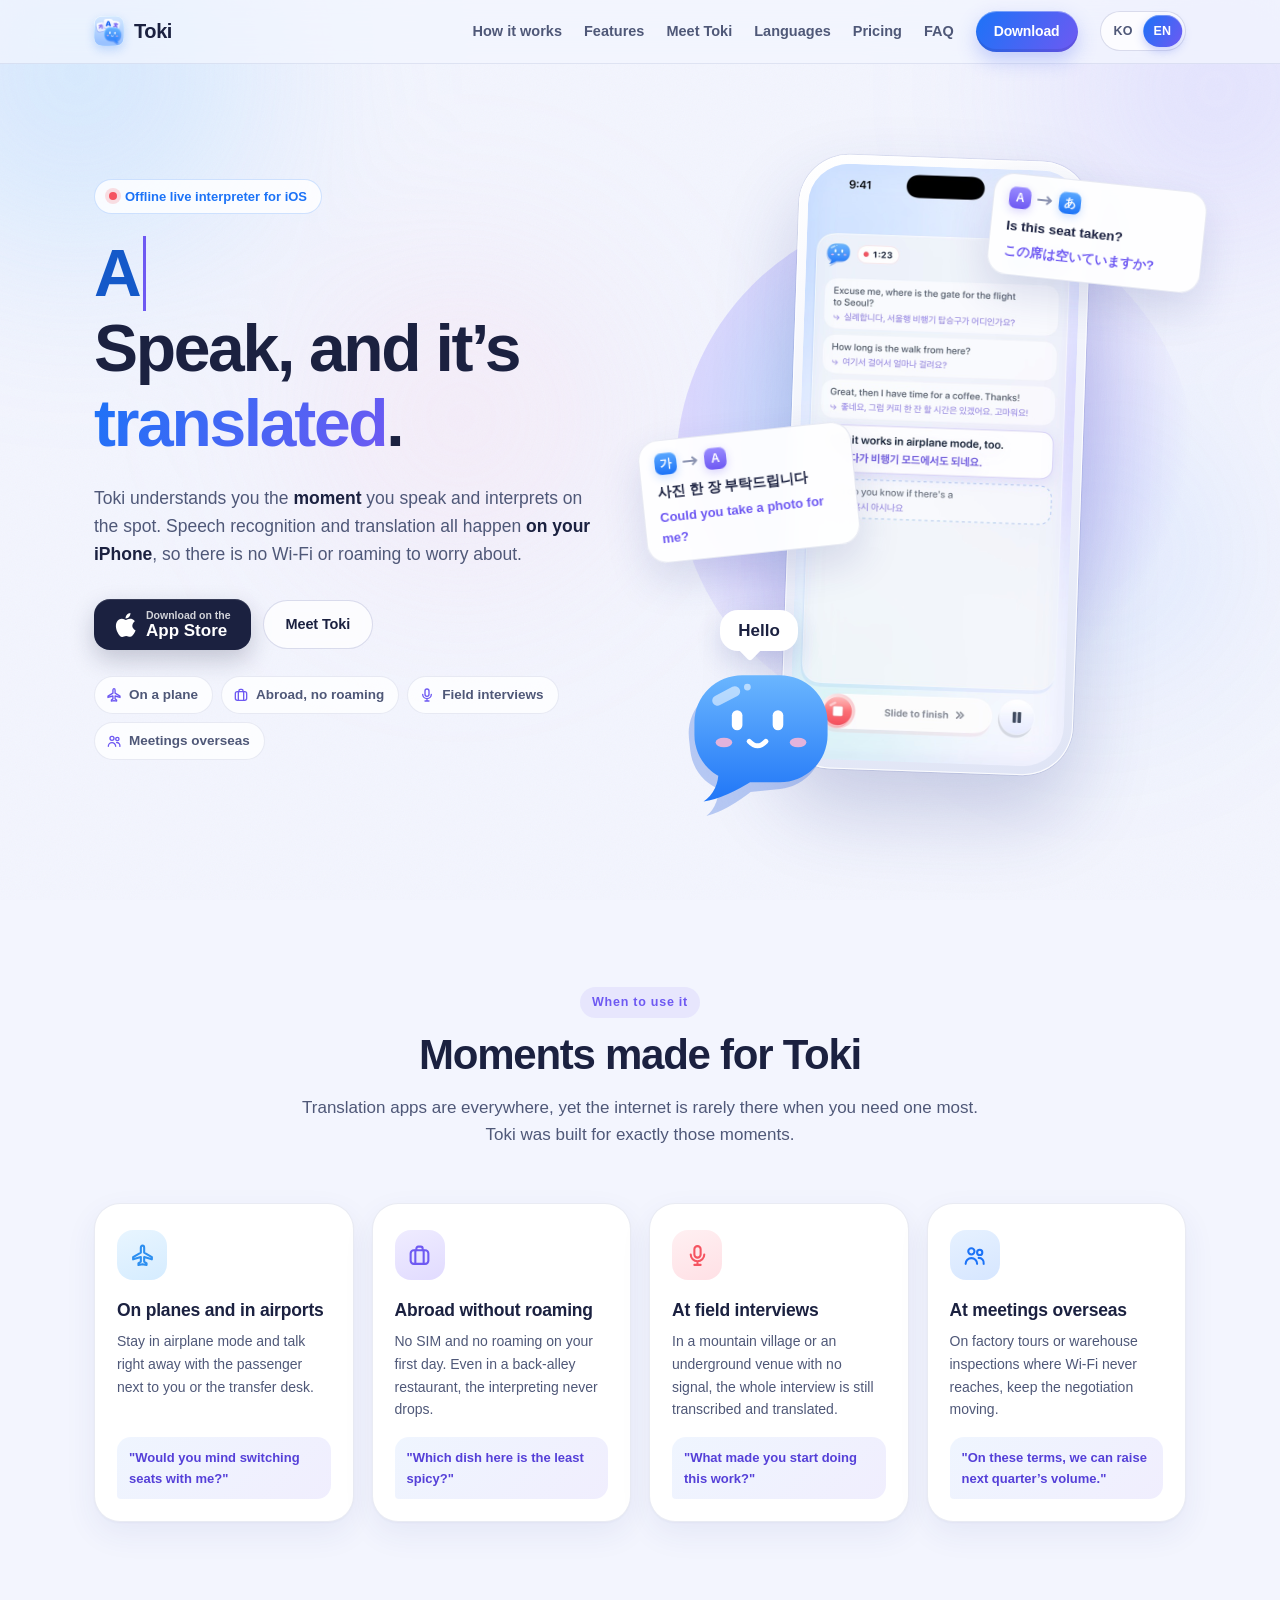
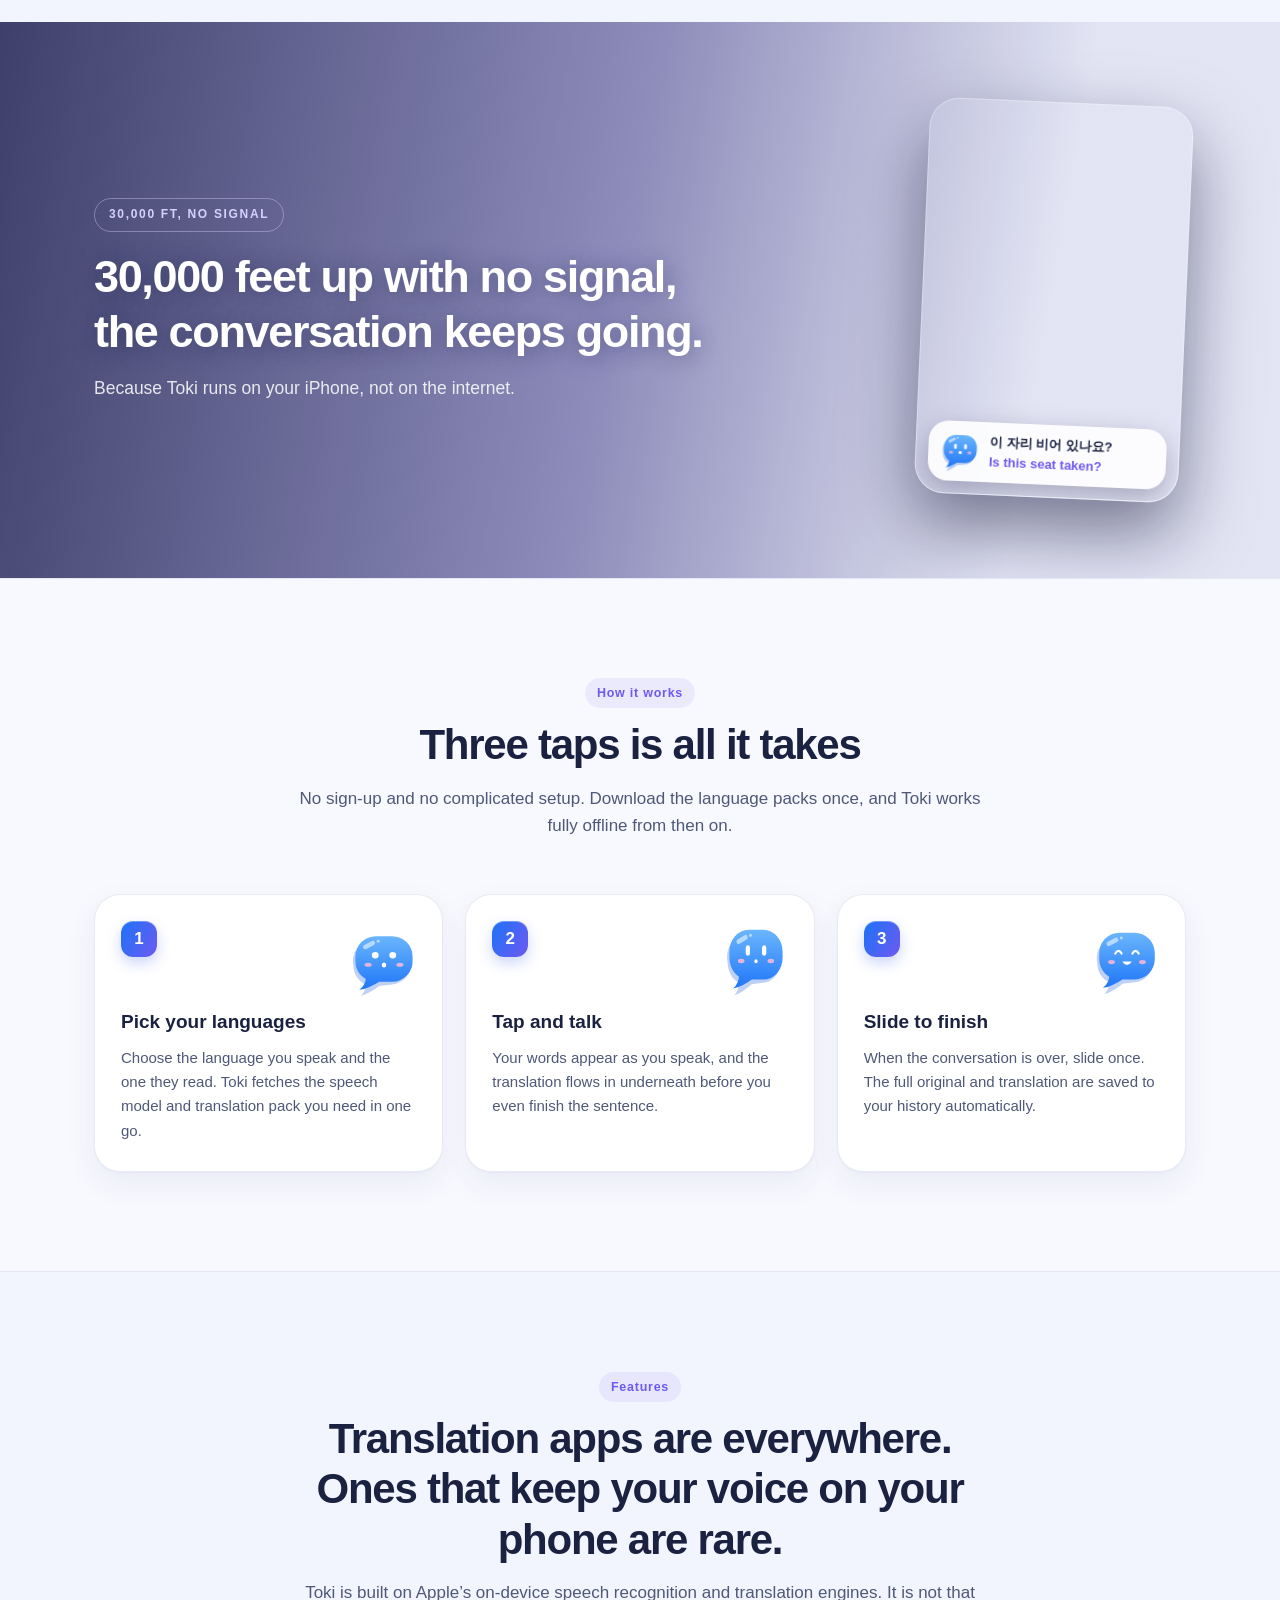
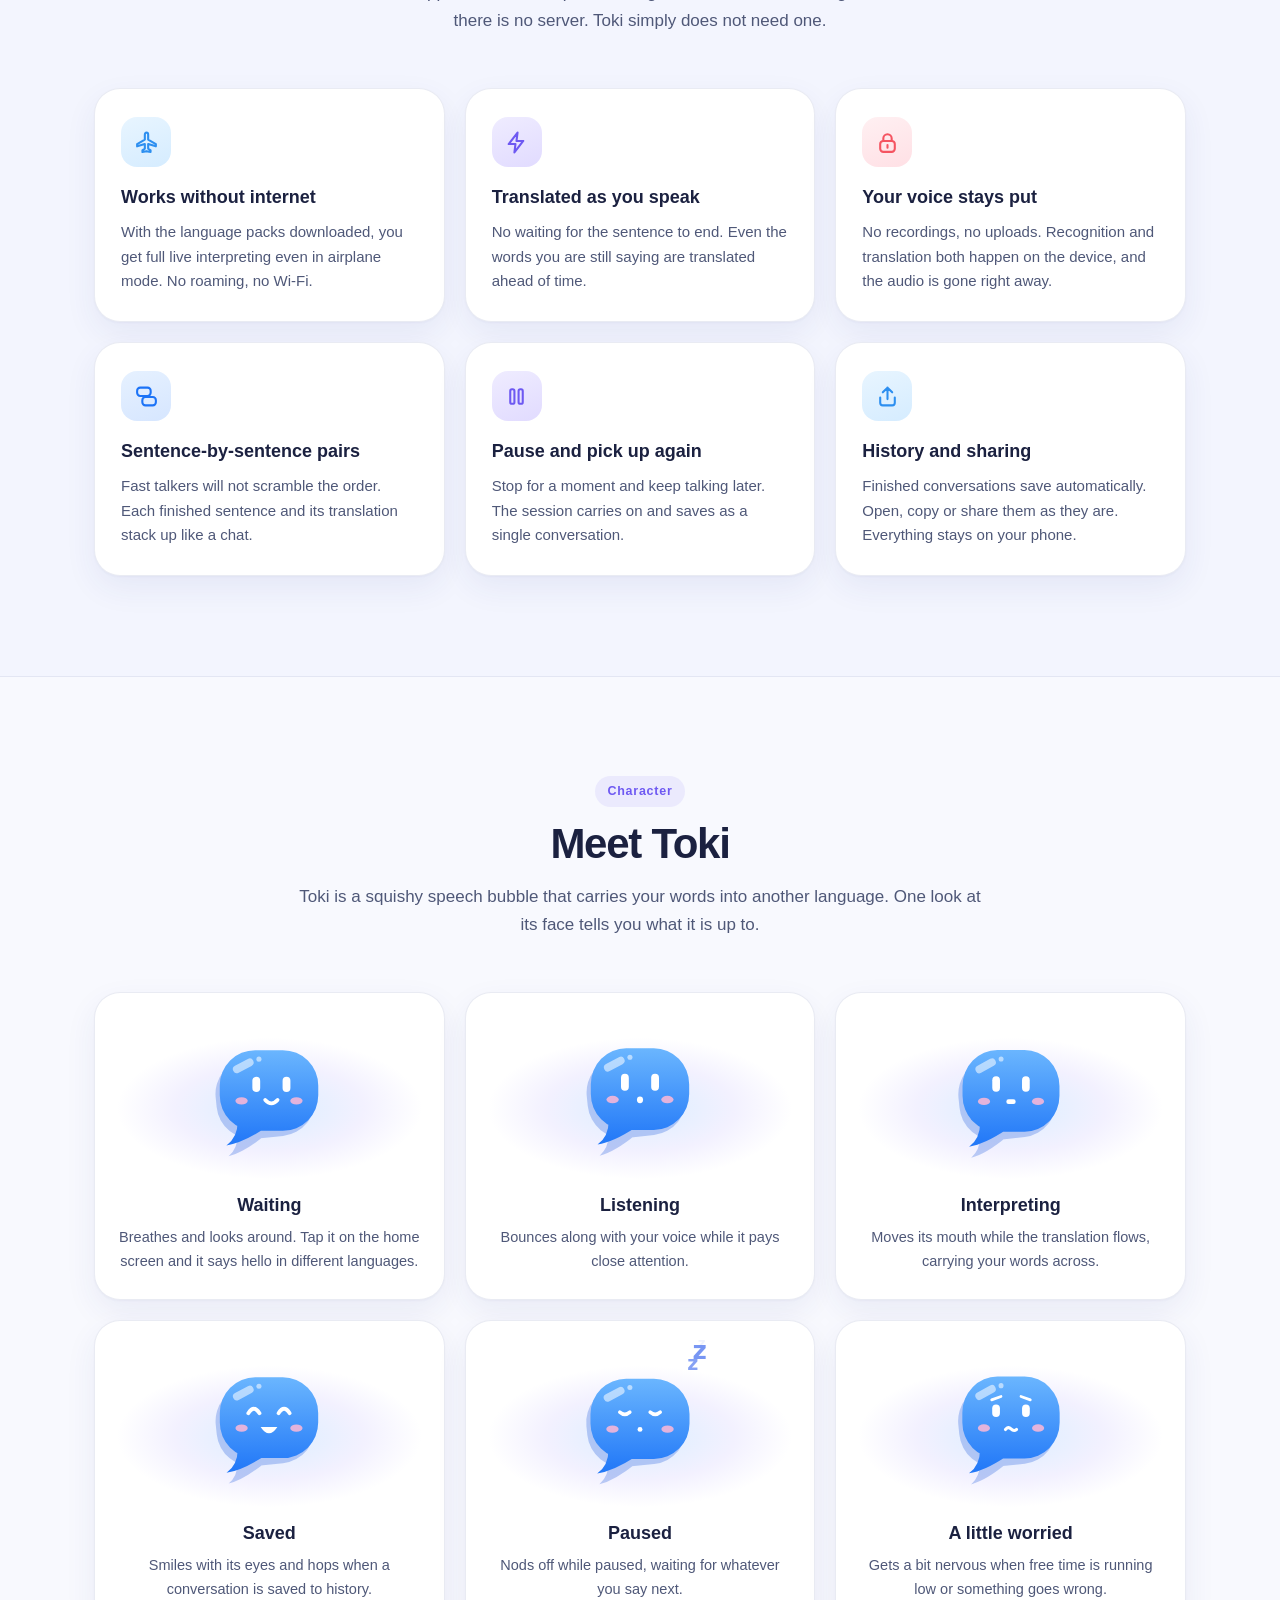
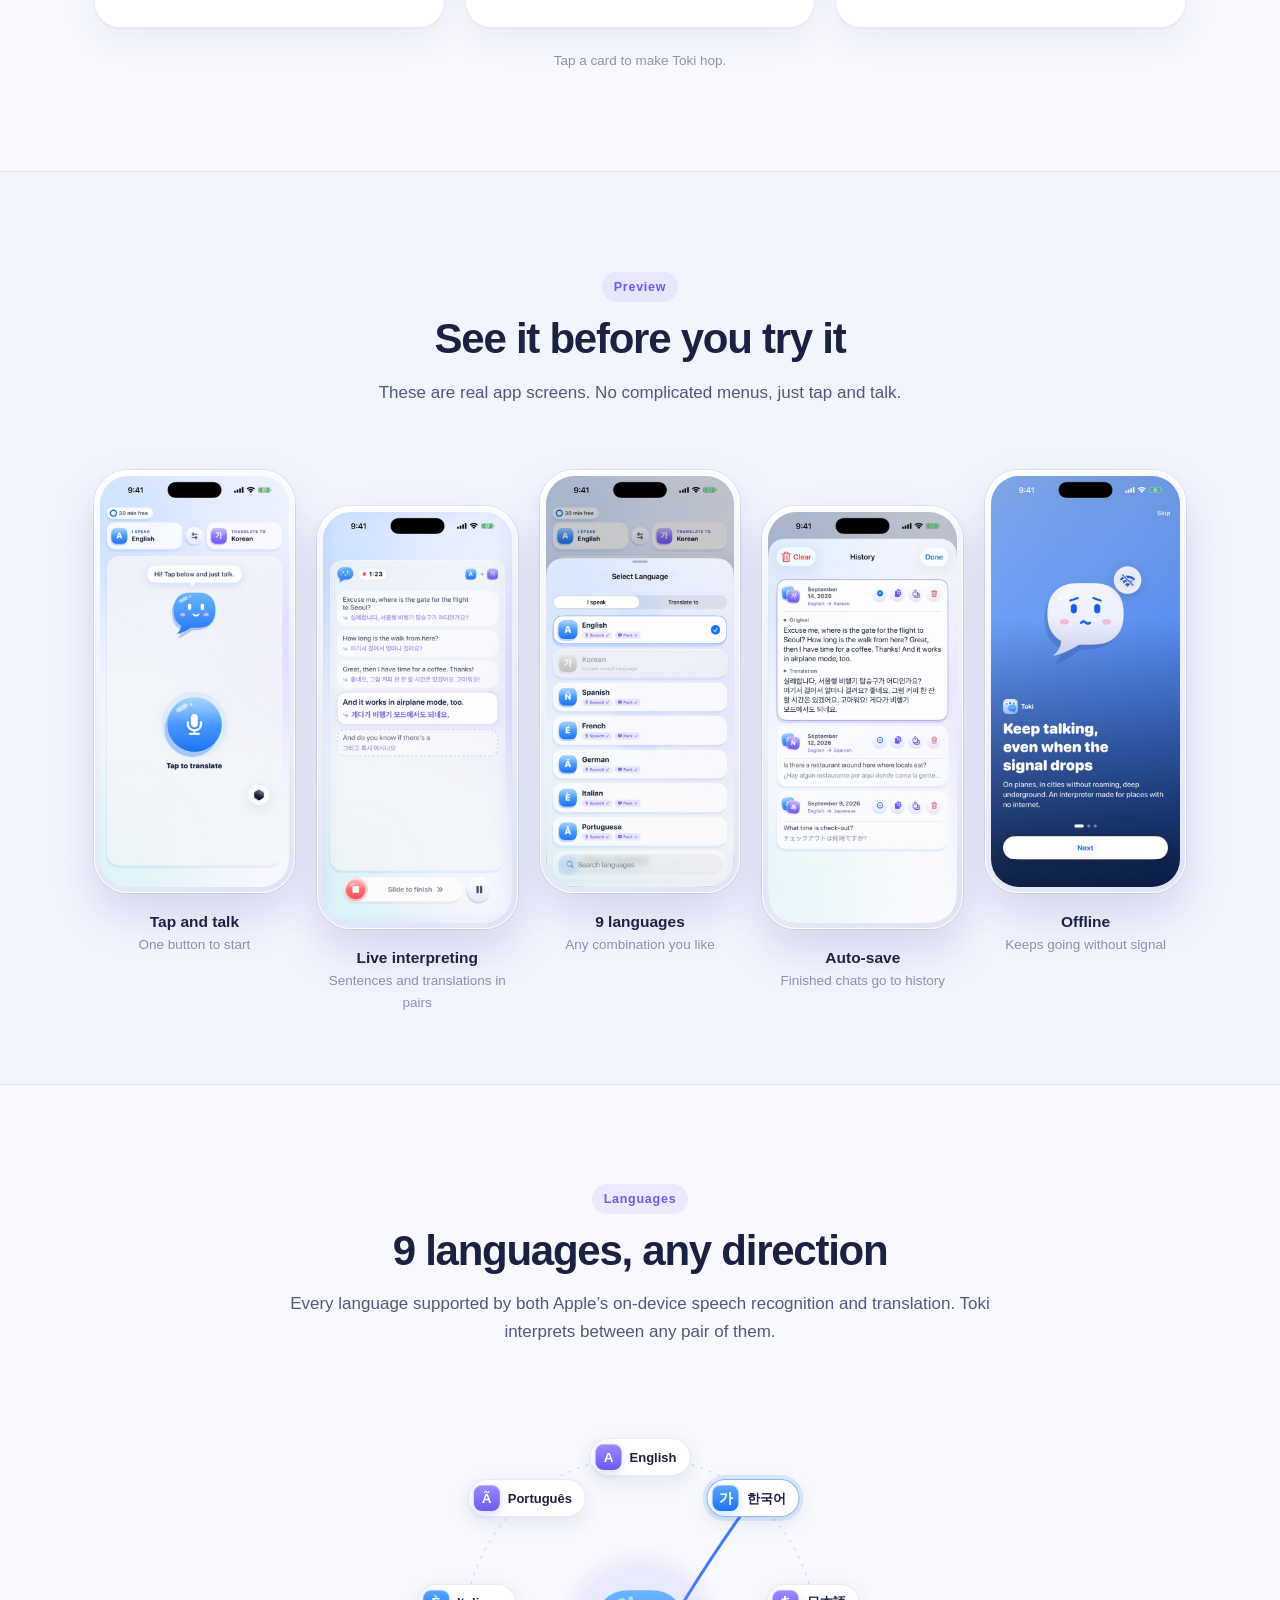
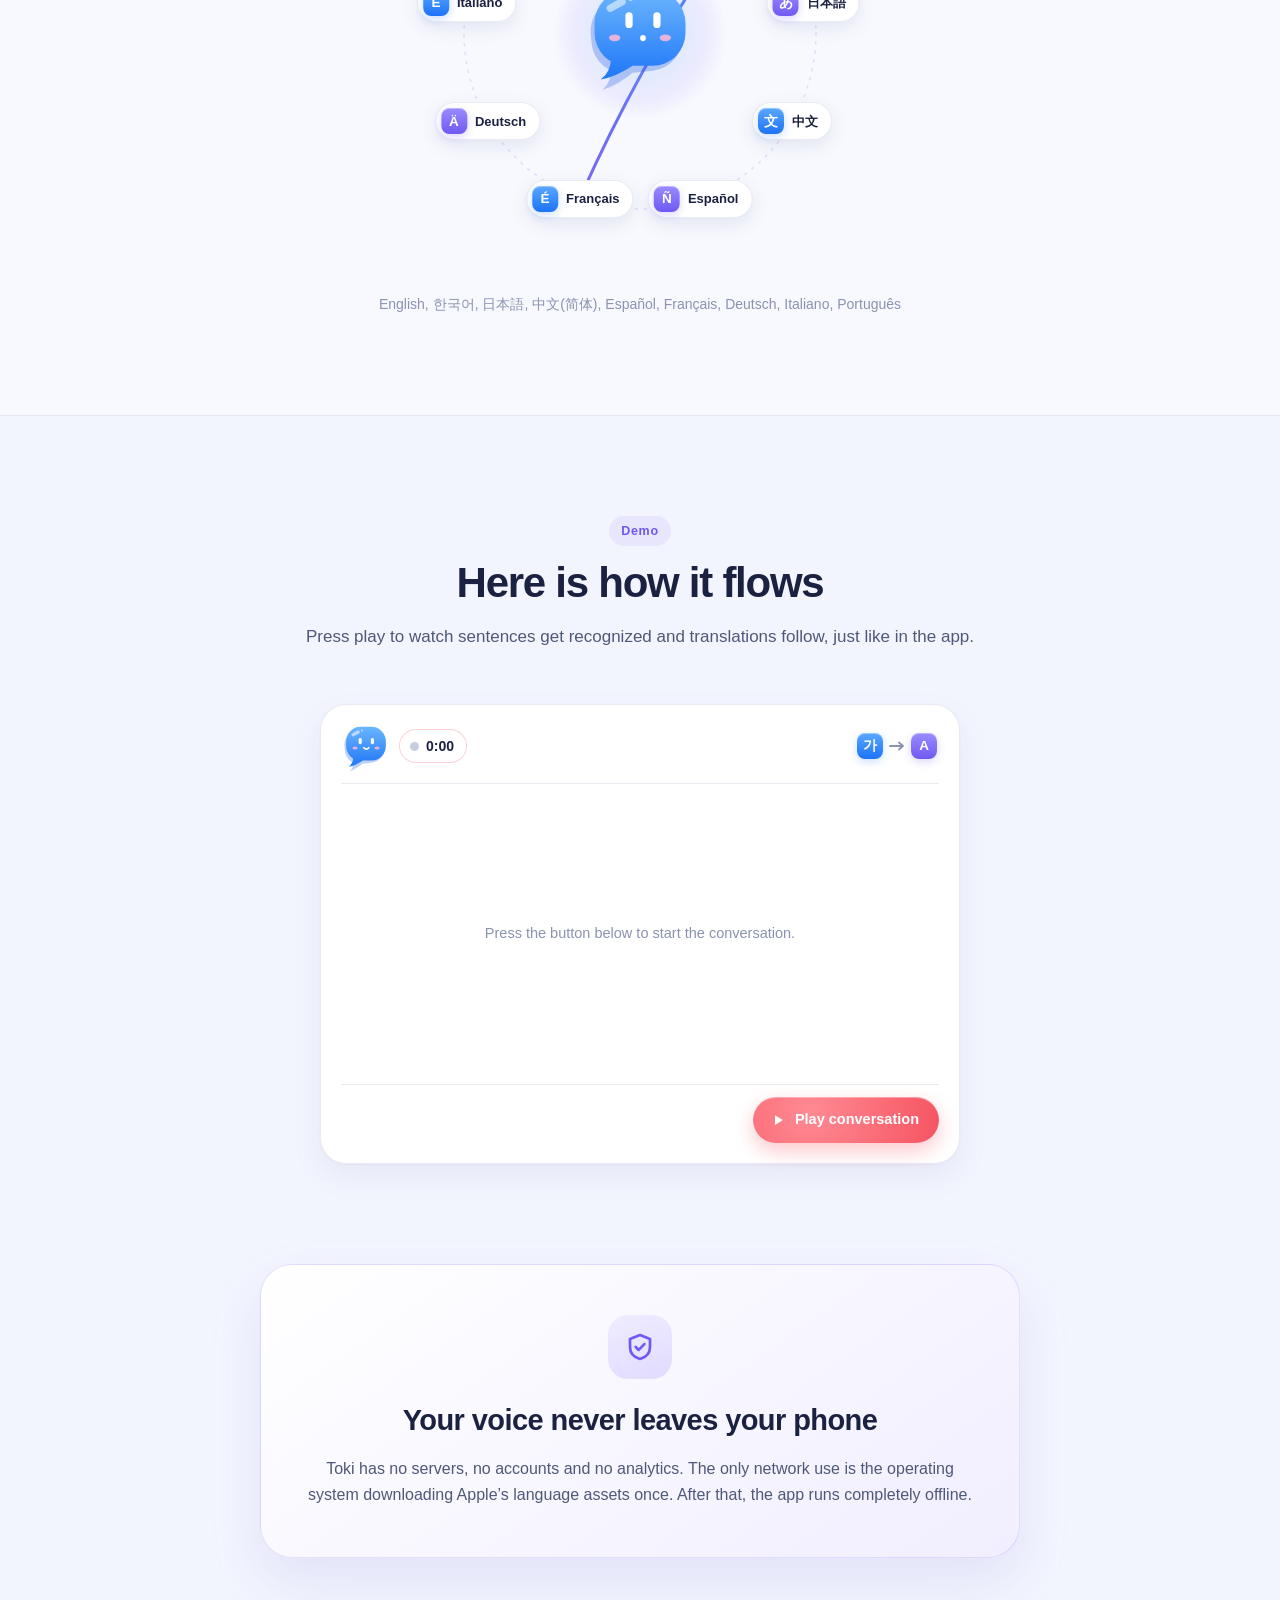
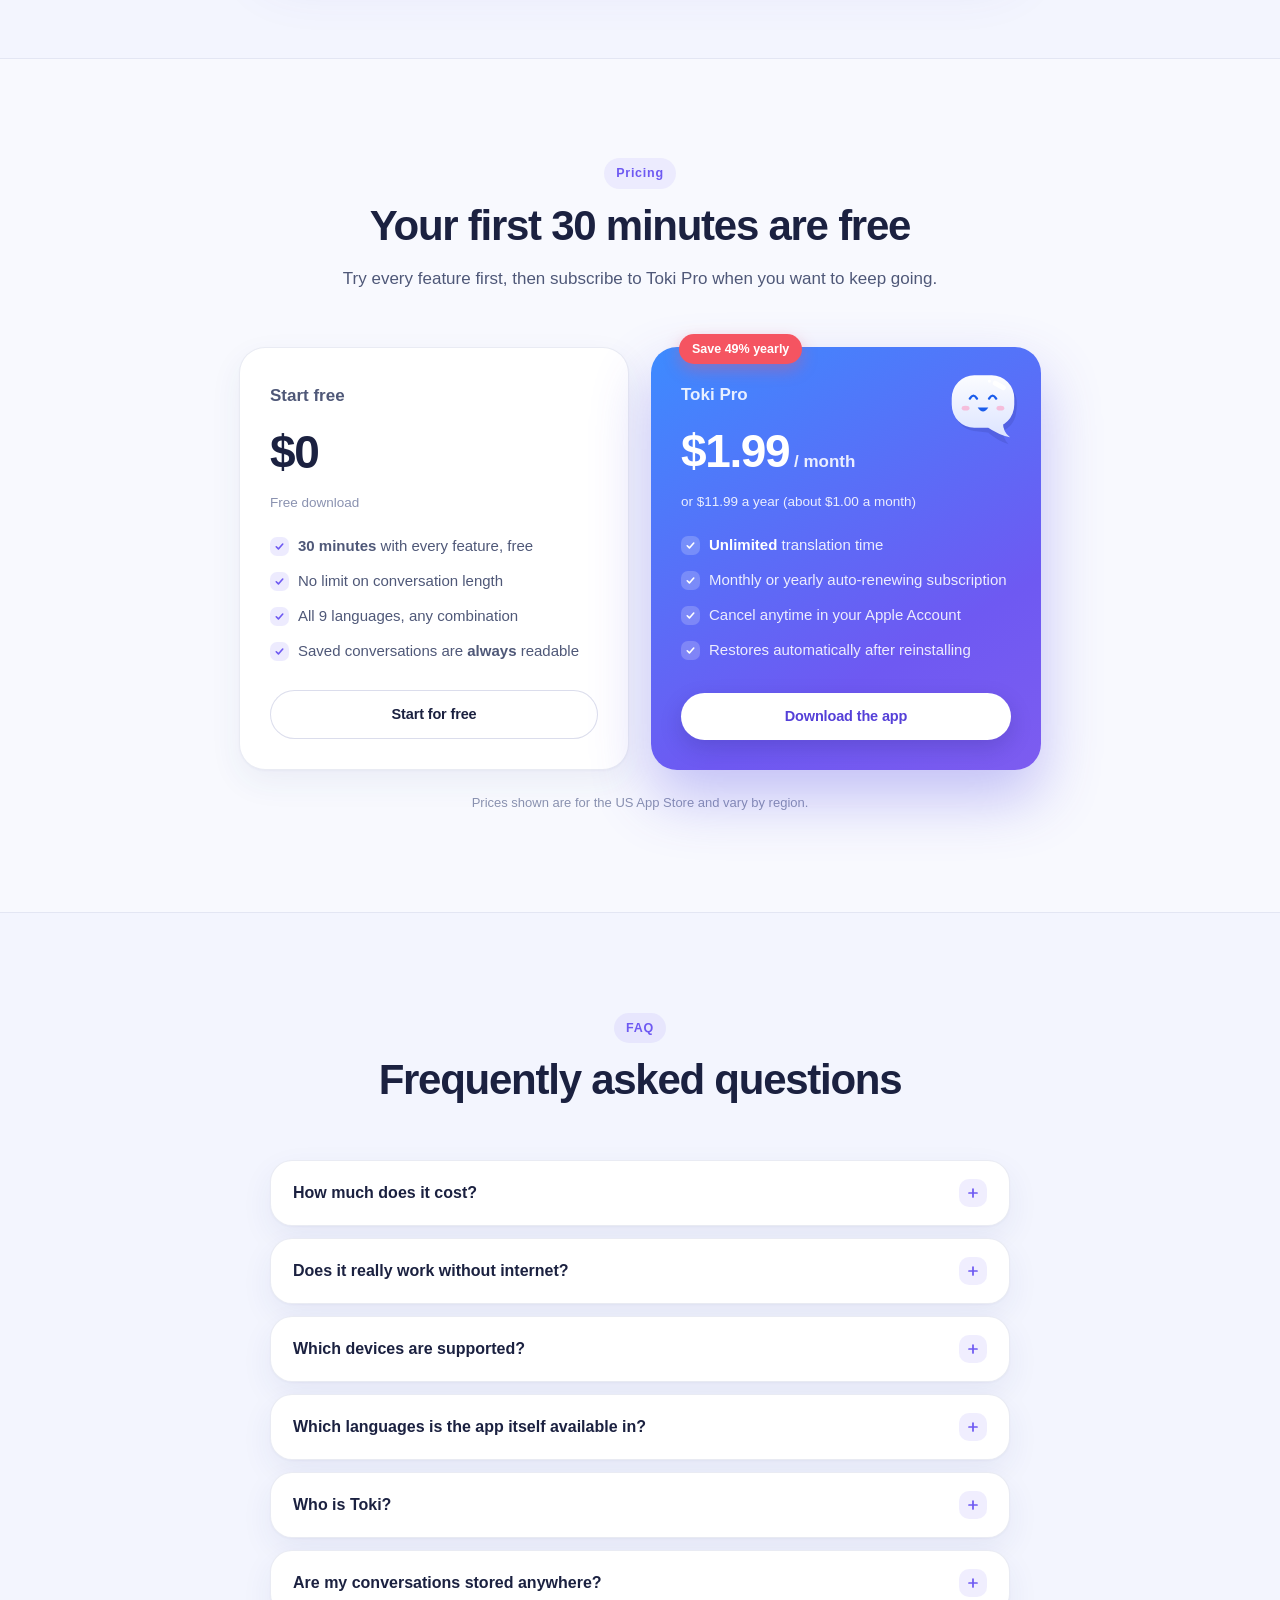
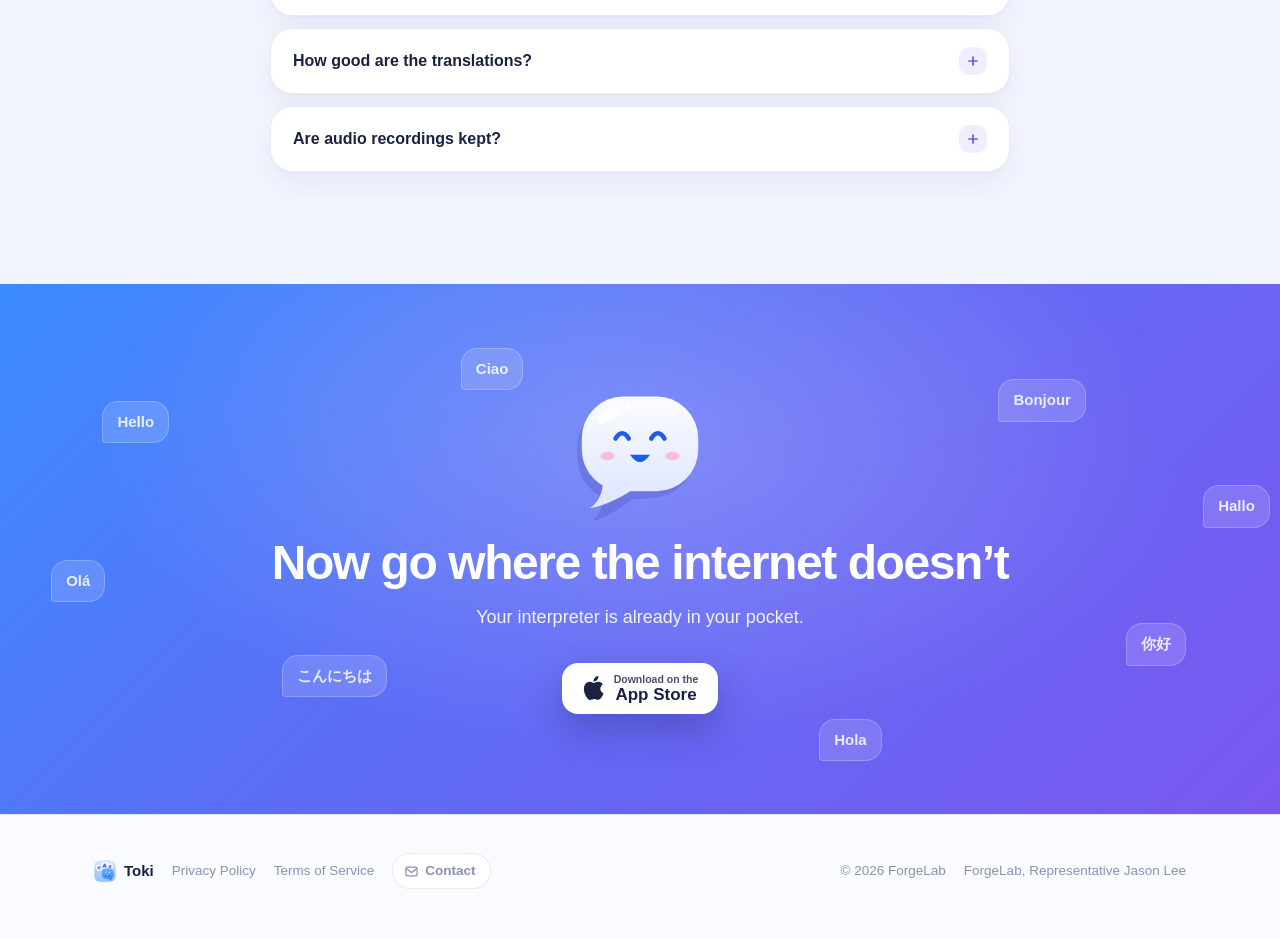
==== docs/en/index.html @ 68223bf5 "English OG image and an English share link og-en.jpg carries the English headline with the new icon " ====
<!DOCTYPE html>
<html lang="en">
<head>
<meta charset="UTF-8" />
<meta name="viewport" content="width=device-width, initial-scale=1.0" />
<meta name="theme-color" content="#f3f5fe" />
<!-- English share link. Link previews read the tags below; people are sent on to the English page. -->
<title>Toki, the offline live interpreter for iPhone</title>
<meta name="description" content="Toki is a live voice interpreter for iPhone that works without internet. On a plane, abroad without roaming, at field interviews and meetings overseas, your words are translated the moment you speak. No login, no tracking." />
<meta property="og:title" content="Toki, the offline live interpreter for iPhone" />
<meta property="og:description" content="On a plane or abroad without roaming, your words are translated the moment you speak. 100% on-device, your voice never leaves your phone." />
<meta property="og:type" content="website" />
<meta property="og:locale" content="en_US" />
<meta property="og:image" content="https://jsonpassion.github.io/offtalk-site/assets/img/og-en.jpg" />
<meta property="og:image:width" content="1200" />
<meta property="og:image:height" content="630" />
<meta property="og:image:type" content="image/jpeg" />
<meta property="og:url" content="https://jsonpassion.github.io/offtalk-site/en/" />
<meta name="twitter:card" content="summary_large_image" />
<meta name="twitter:title" content="Toki, the offline live interpreter for iPhone" />
<meta name="twitter:image" content="https://jsonpassion.github.io/offtalk-site/assets/img/og-en.jpg" />
<link rel="icon" type="image/png" href="../assets/img/favicon.png" />
<link rel="apple-touch-icon" href="../assets/img/apple-touch-icon.png" />
<script>location.replace('../?lang=en' + location.hash);</script>
<style>
  body { margin: 0; min-height: 100vh; display: grid; place-items: center; background: #f3f5fe;
         font: 600 16px ui-rounded, -apple-system, BlinkMacSystemFont, "Segoe UI", Roboto, sans-serif; color: #4f5878; }
  a { color: #6e59f2; }
</style>
</head>
<body>
  <p><a href="../?lang=en">Continue to Toki</a></p>
</body>
</html>
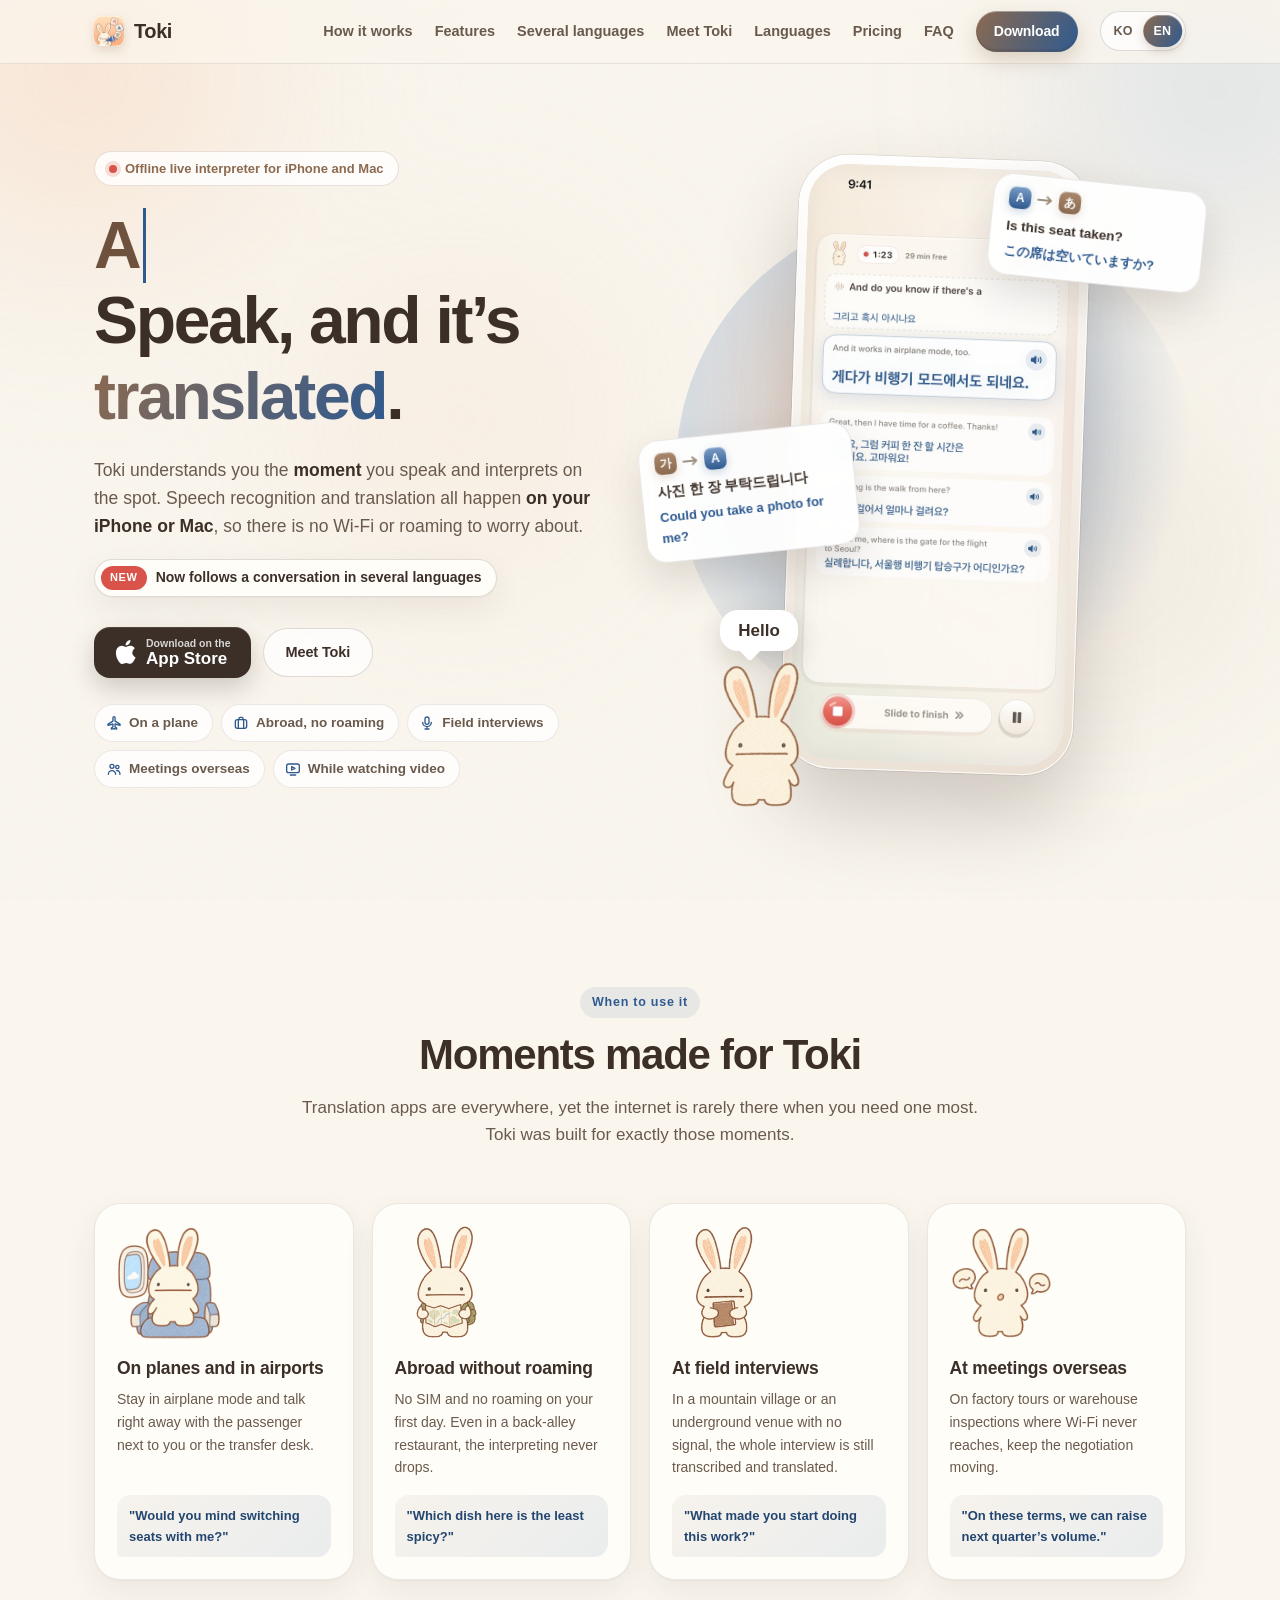
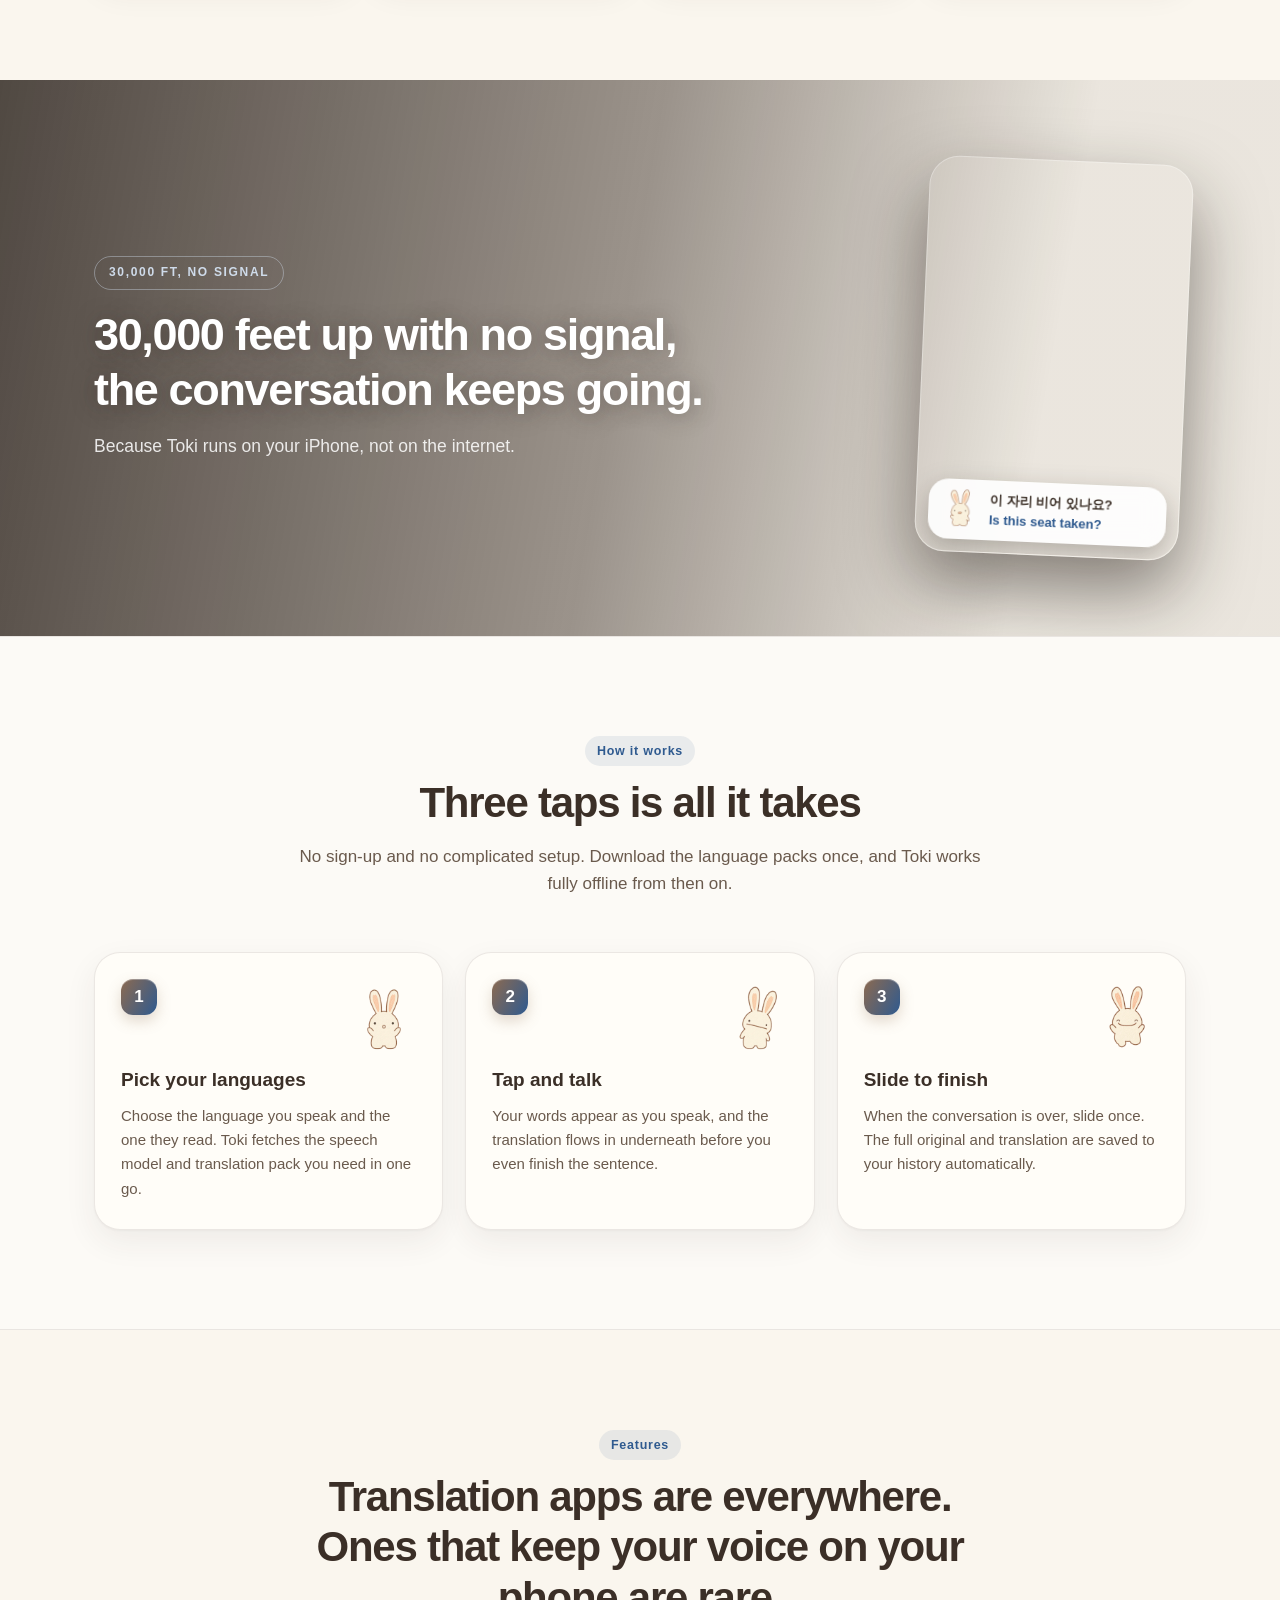
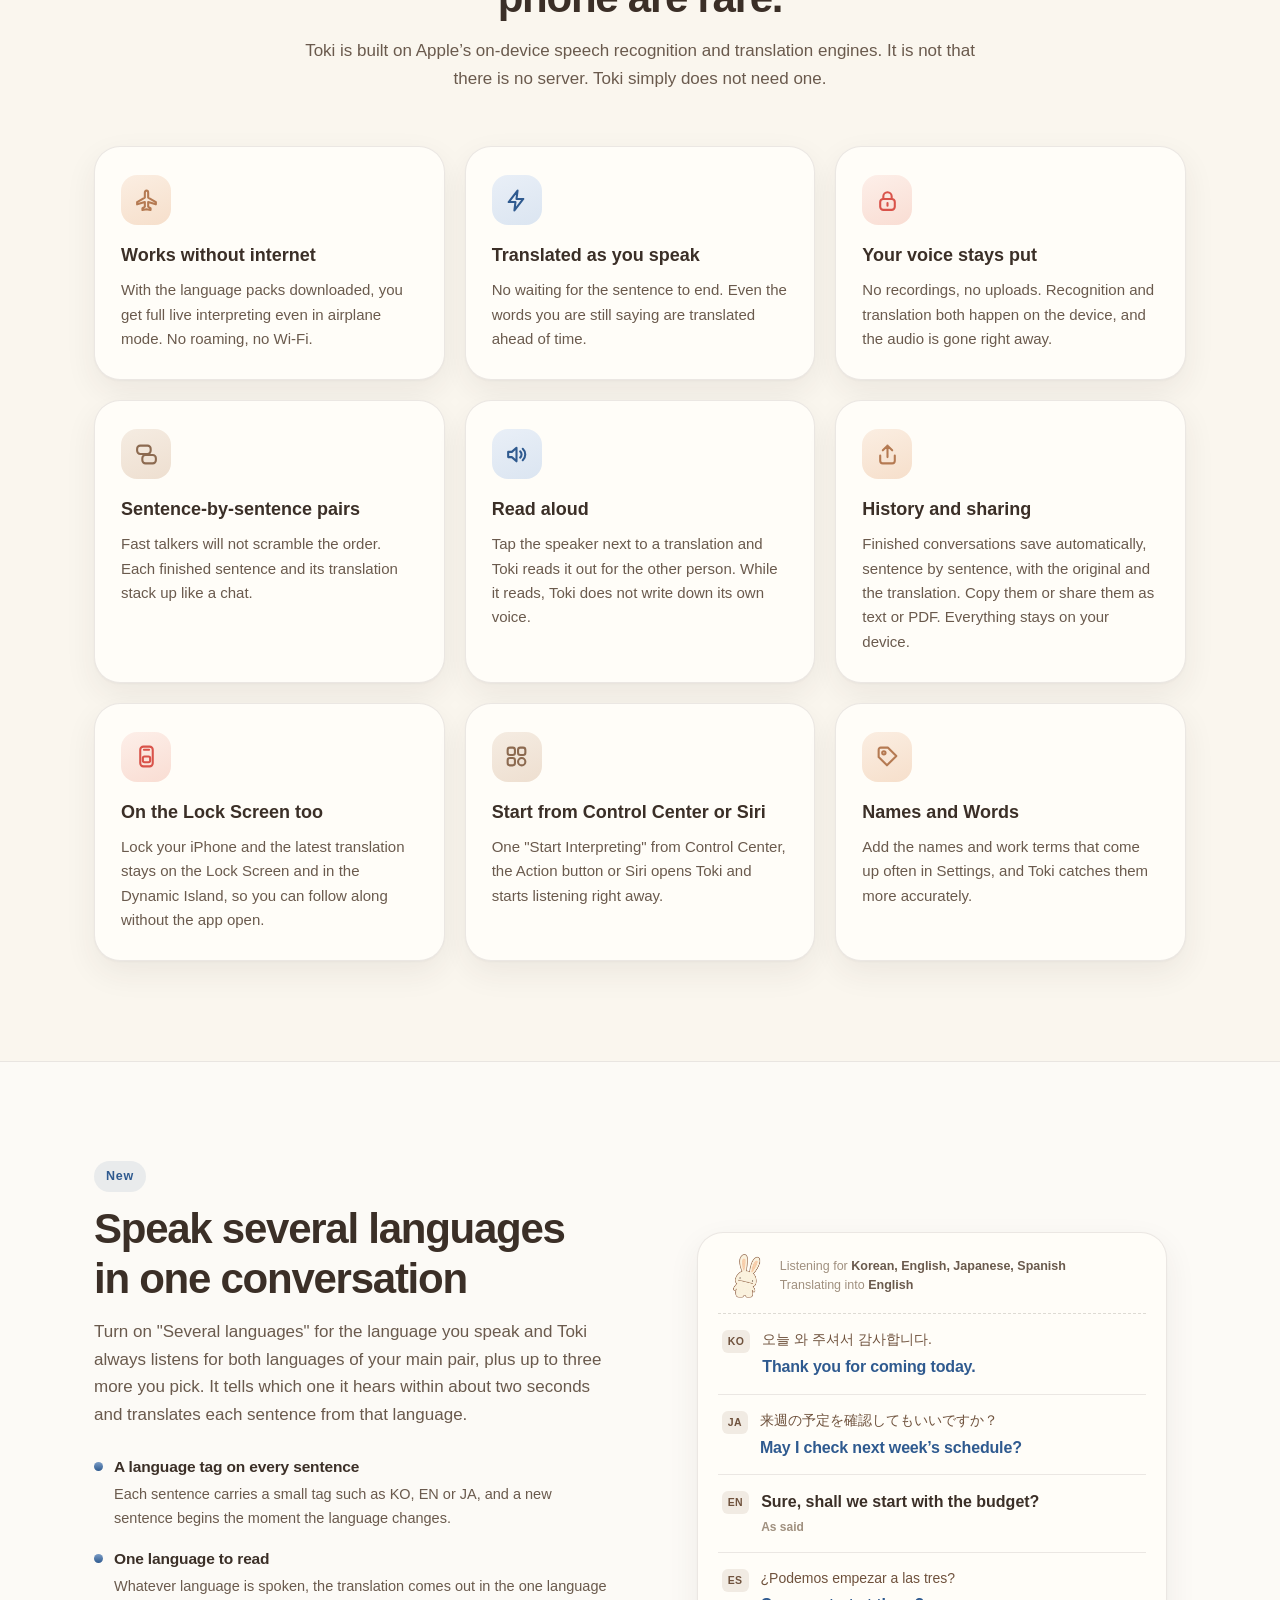
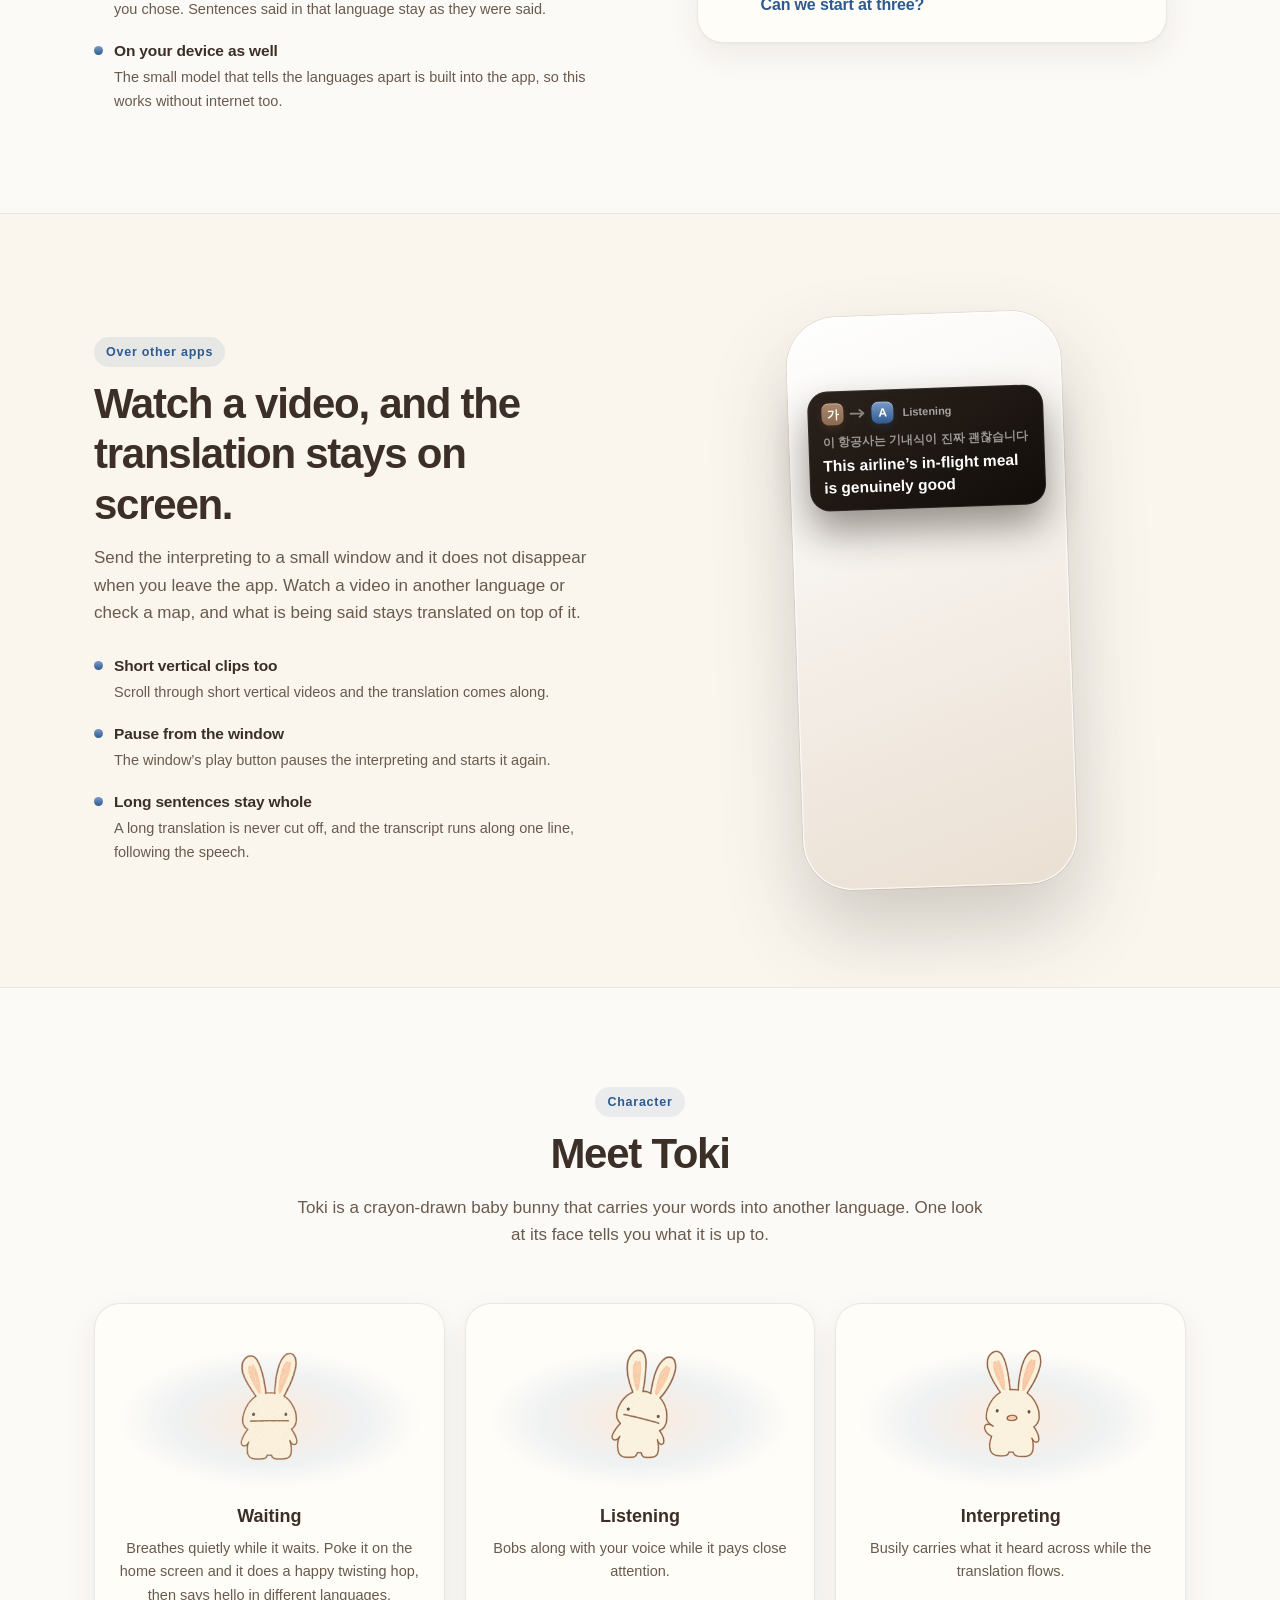
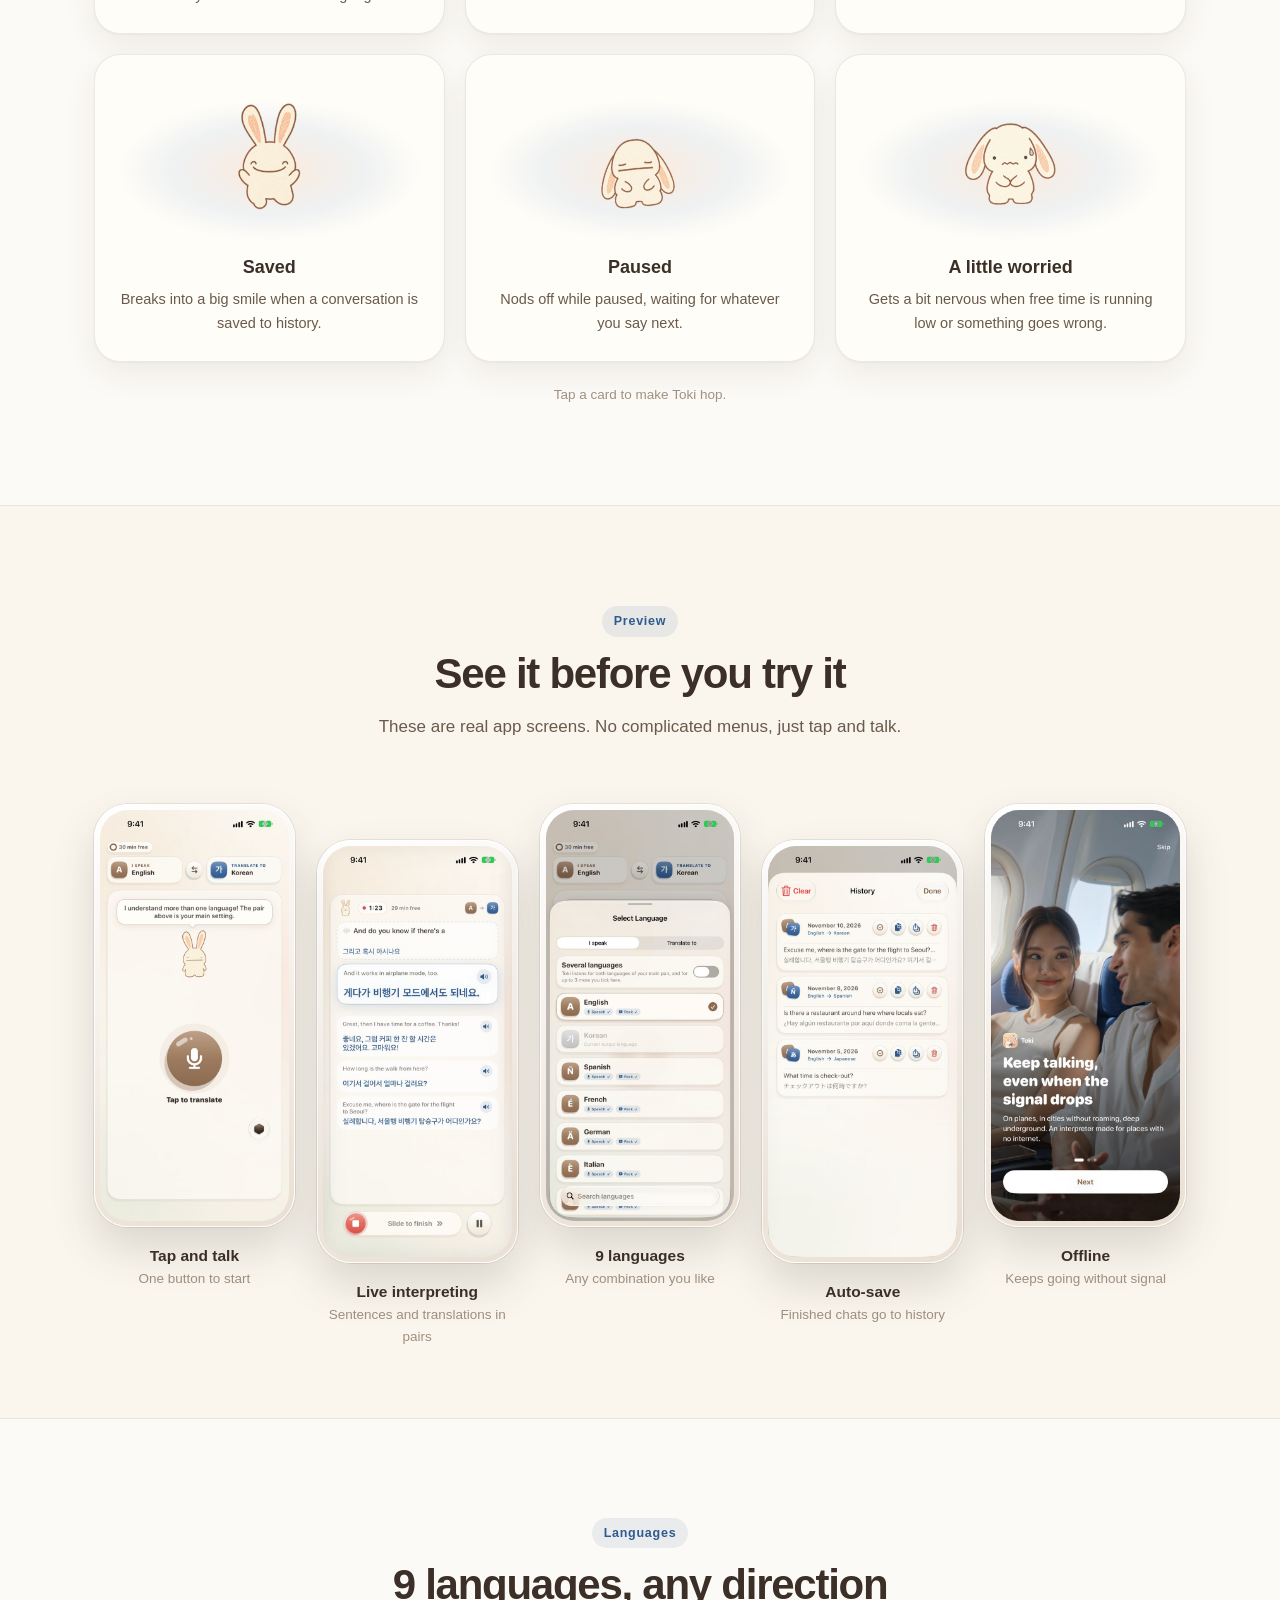
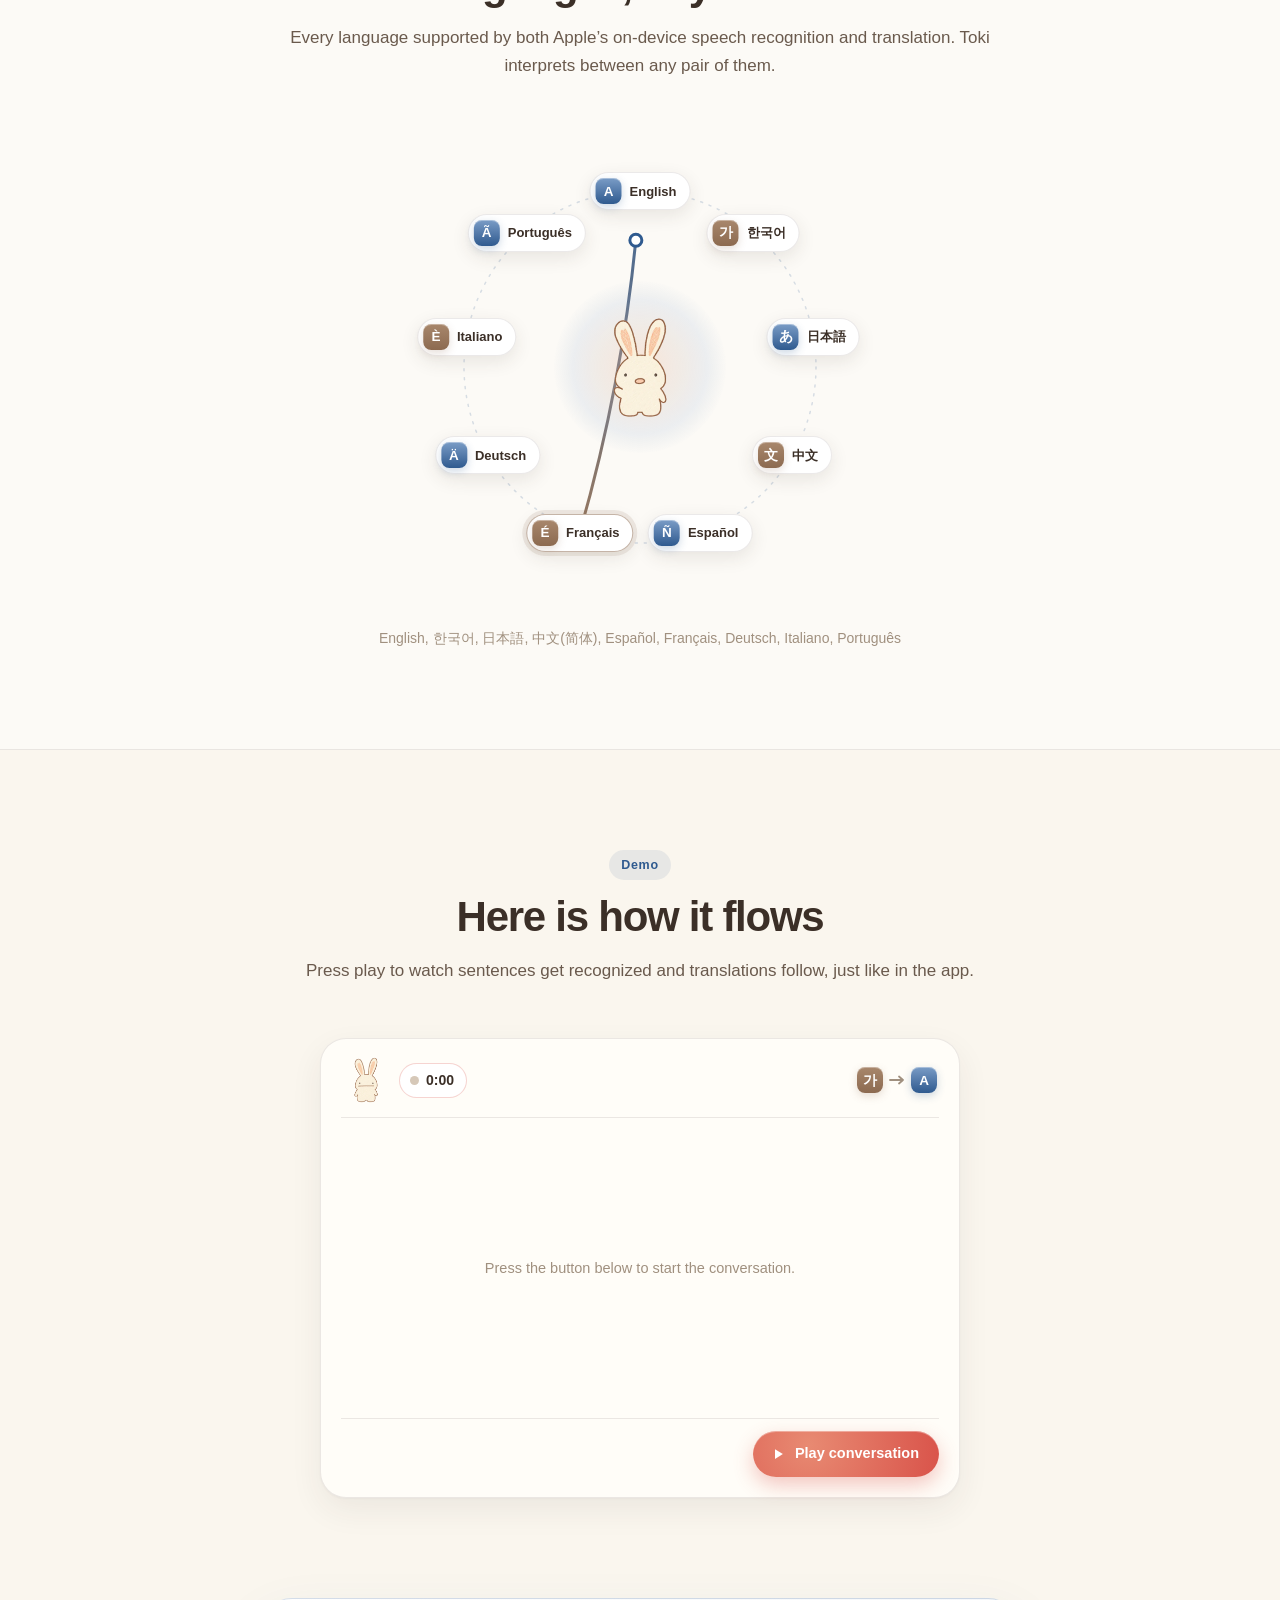
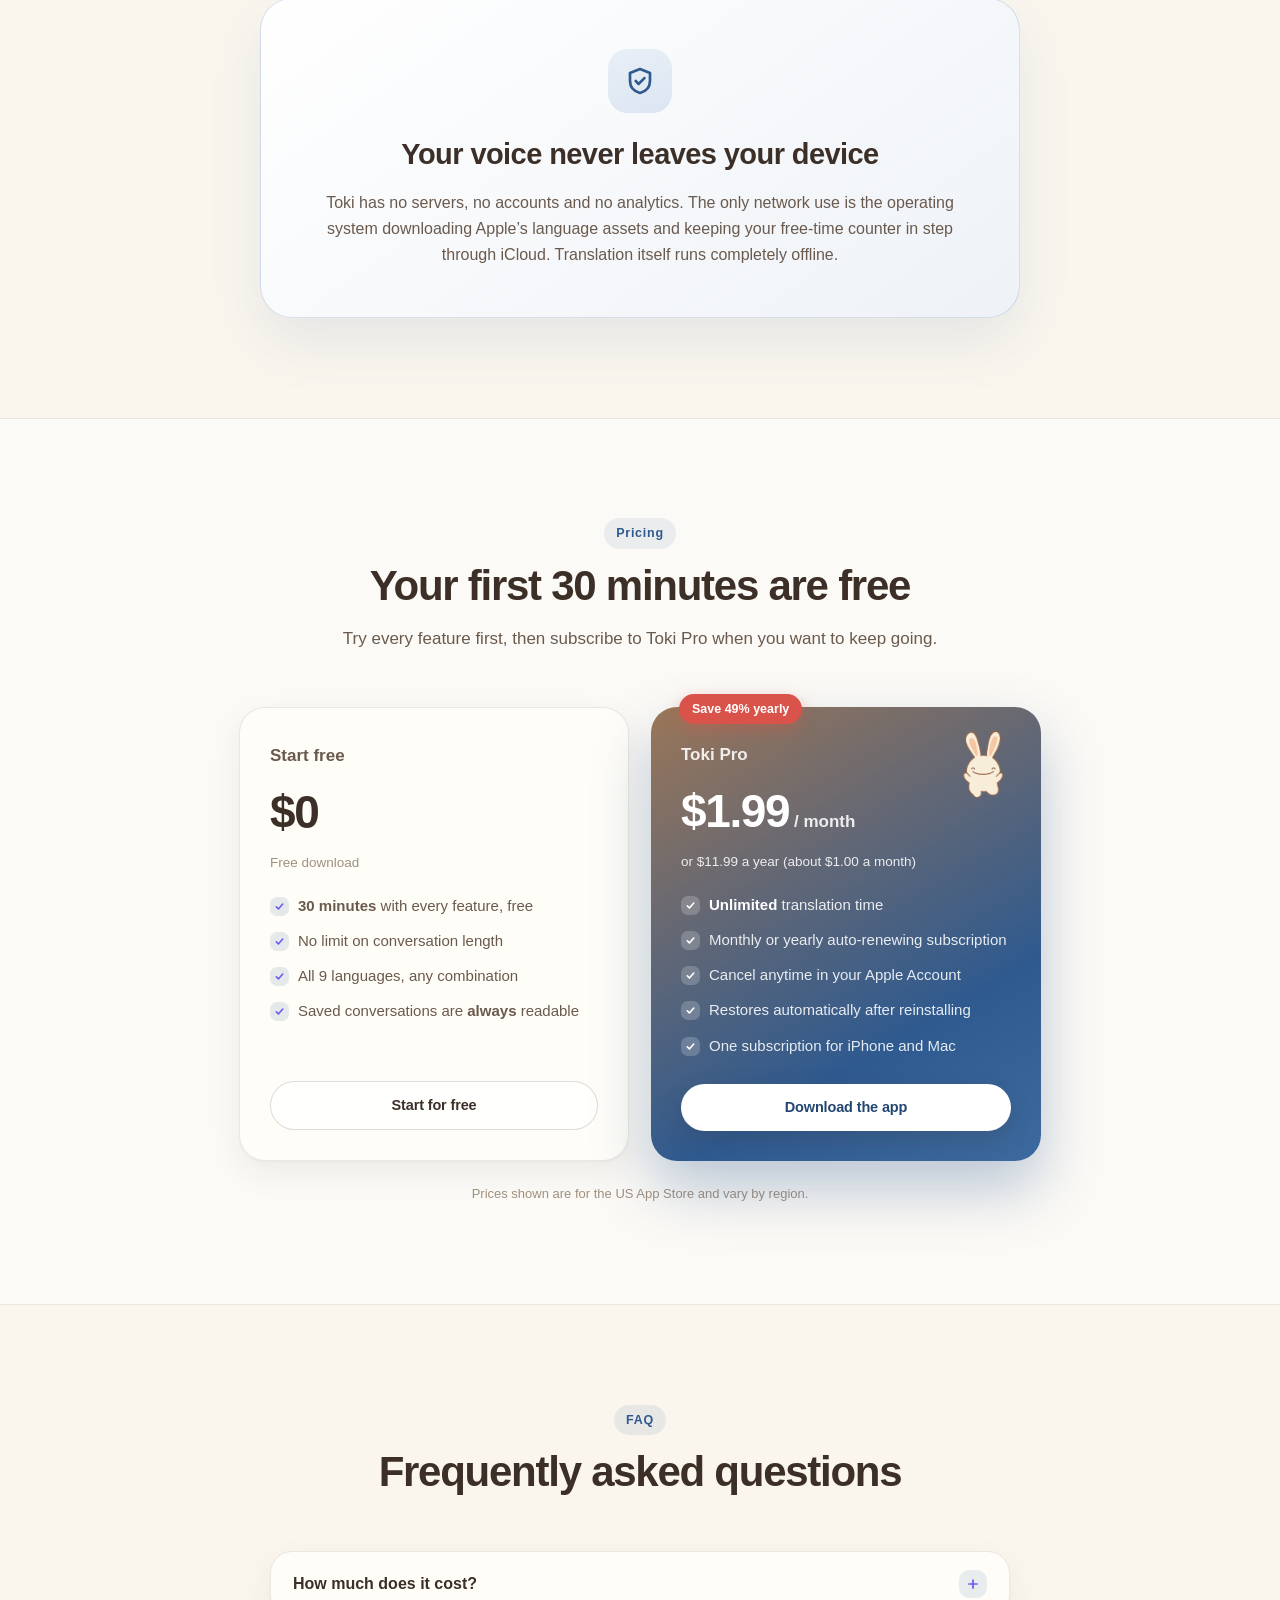
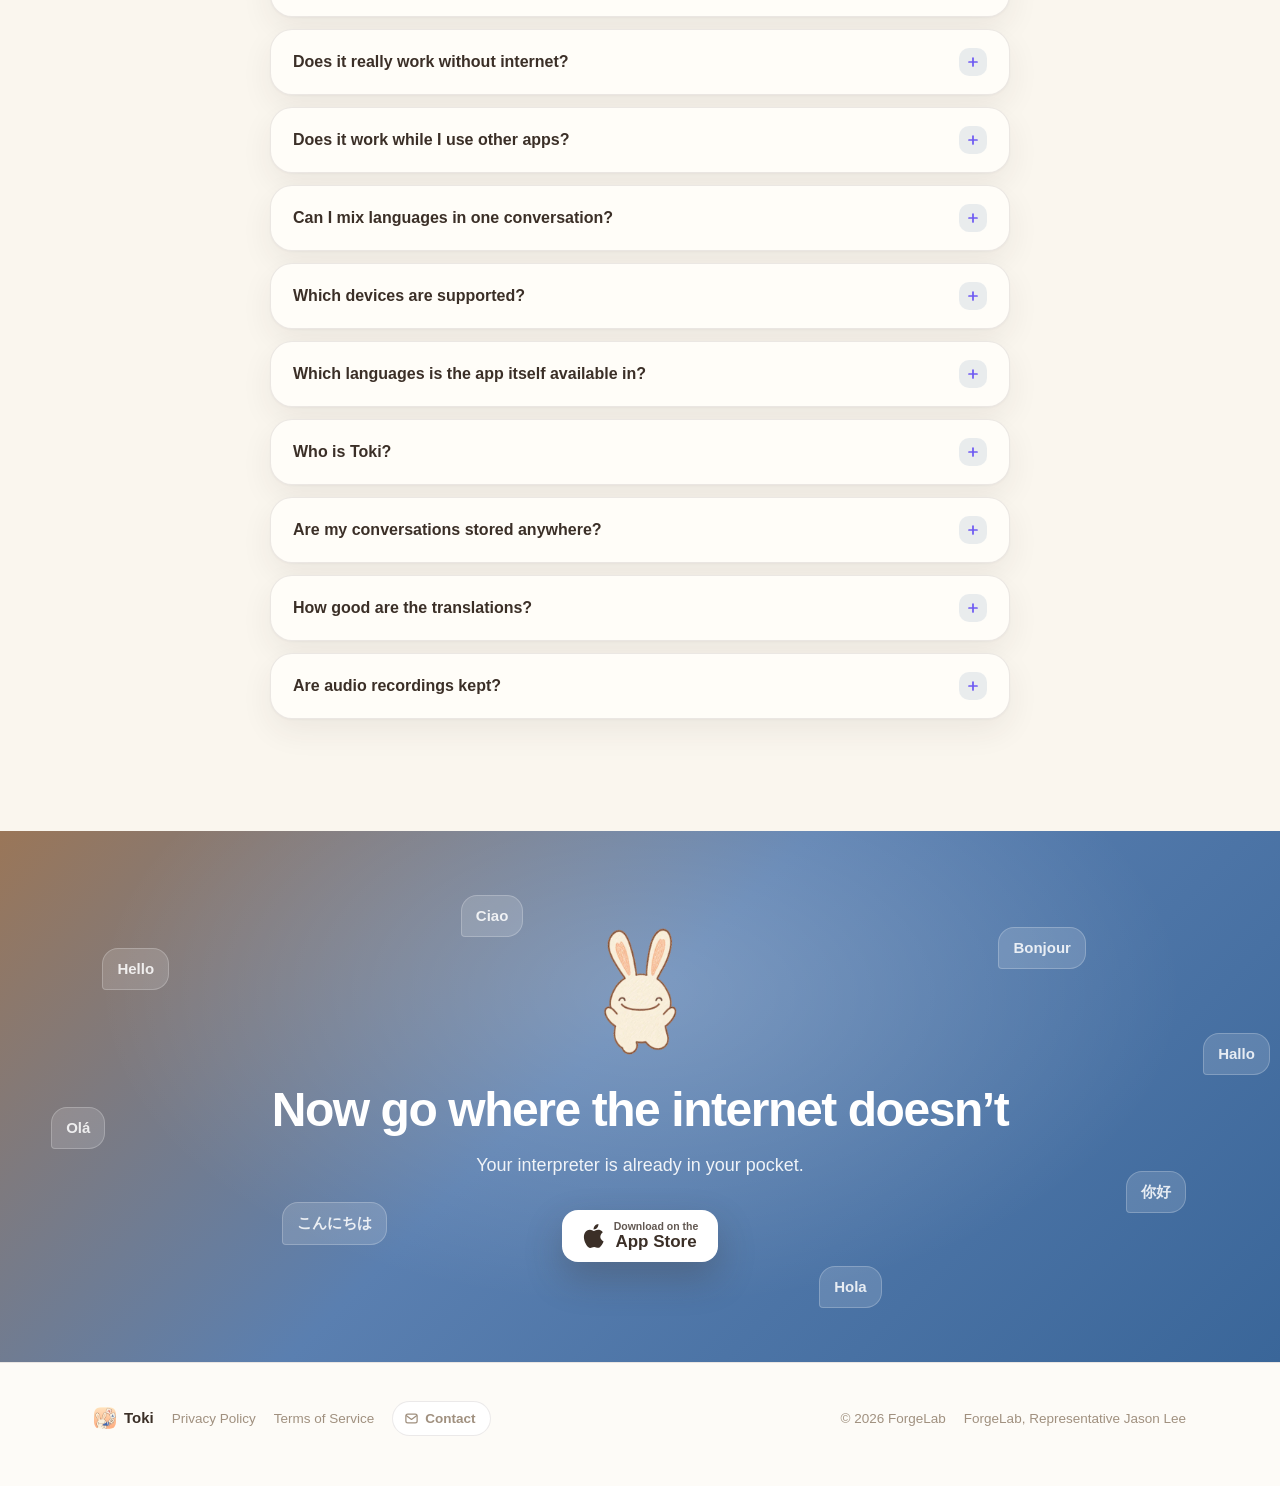
==== commit e2506eed: "Crayon bunny Toki, paper theme, and what is new in 1.7 - Toki is the crayon baby bunny from the app:" ====
--- a/docs/en/index.html
+++ b/docs/en/index.html
@@ -3,29 +3,29 @@
 <head>
 <meta charset="UTF-8" />
 <meta name="viewport" content="width=device-width, initial-scale=1.0" />
-<meta name="theme-color" content="#f3f5fe" />
+<meta name="theme-color" content="#faf6ee" />
 <!-- English share link. Link previews read the tags below; people are sent on to the English page. -->
-<title>Toki, the offline live interpreter for iPhone</title>
-<meta name="description" content="Toki is a live voice interpreter for iPhone that works without internet. On a plane, abroad without roaming, at field interviews and meetings overseas, your words are translated the moment you speak. No login, no tracking." />
-<meta property="og:title" content="Toki, the offline live interpreter for iPhone" />
-<meta property="og:description" content="On a plane or abroad without roaming, your words are translated the moment you speak. 100% on-device, your voice never leaves your phone." />
+<title>Toki, the offline live interpreter for iPhone and Mac</title>
+<meta name="description" content="Toki is a live voice interpreter for iPhone and Mac that works without internet. On a plane, abroad without roaming, at field interviews and meetings overseas, your words are translated the moment you speak, even when the conversation moves between languages. No login, no tracking." />
+<meta property="og:title" content="Toki, the offline live interpreter for iPhone and Mac" />
+<meta property="og:description" content="On a plane or abroad without roaming, your words are translated the moment you speak. 100% on-device, your voice never leaves your device." />
 <meta property="og:type" content="website" />
 <meta property="og:locale" content="en_US" />
-<meta property="og:image" content="https://jsonpassion.github.io/offtalk-site/assets/img/og-en.jpg" />
+<meta property="og:image" content="https://jsonpassion.github.io/offtalk-site/assets/img/og-en.jpg?v=3" />
 <meta property="og:image:width" content="1200" />
 <meta property="og:image:height" content="630" />
 <meta property="og:image:type" content="image/jpeg" />
 <meta property="og:url" content="https://jsonpassion.github.io/offtalk-site/en/" />
 <meta name="twitter:card" content="summary_large_image" />
-<meta name="twitter:title" content="Toki, the offline live interpreter for iPhone" />
-<meta name="twitter:image" content="https://jsonpassion.github.io/offtalk-site/assets/img/og-en.jpg" />
-<link rel="icon" type="image/png" href="../assets/img/favicon.png" />
-<link rel="apple-touch-icon" href="../assets/img/apple-touch-icon.png" />
+<meta name="twitter:title" content="Toki, the offline live interpreter for iPhone and Mac" />
+<meta name="twitter:image" content="https://jsonpassion.github.io/offtalk-site/assets/img/og-en.jpg?v=3" />
+<link rel="icon" type="image/png" href="../assets/img/favicon.png?v=3" />
+<link rel="apple-touch-icon" href="../assets/img/apple-touch-icon.png?v=3" />
 <script>location.replace('../?lang=en' + location.hash);</script>
 <style>
-  body { margin: 0; min-height: 100vh; display: grid; place-items: center; background: #f3f5fe;
-         font: 600 16px ui-rounded, -apple-system, BlinkMacSystemFont, "Segoe UI", Roboto, sans-serif; color: #4f5878; }
-  a { color: #6e59f2; }
+  body { margin: 0; min-height: 100vh; display: grid; place-items: center; background: #faf6ee;
+         font: 600 16px ui-rounded, -apple-system, BlinkMacSystemFont, "Segoe UI", Roboto, sans-serif; color: #6a5a4d; }
+  a { color: #2f5a8f; }
 </style>
 </head>
 <body>
